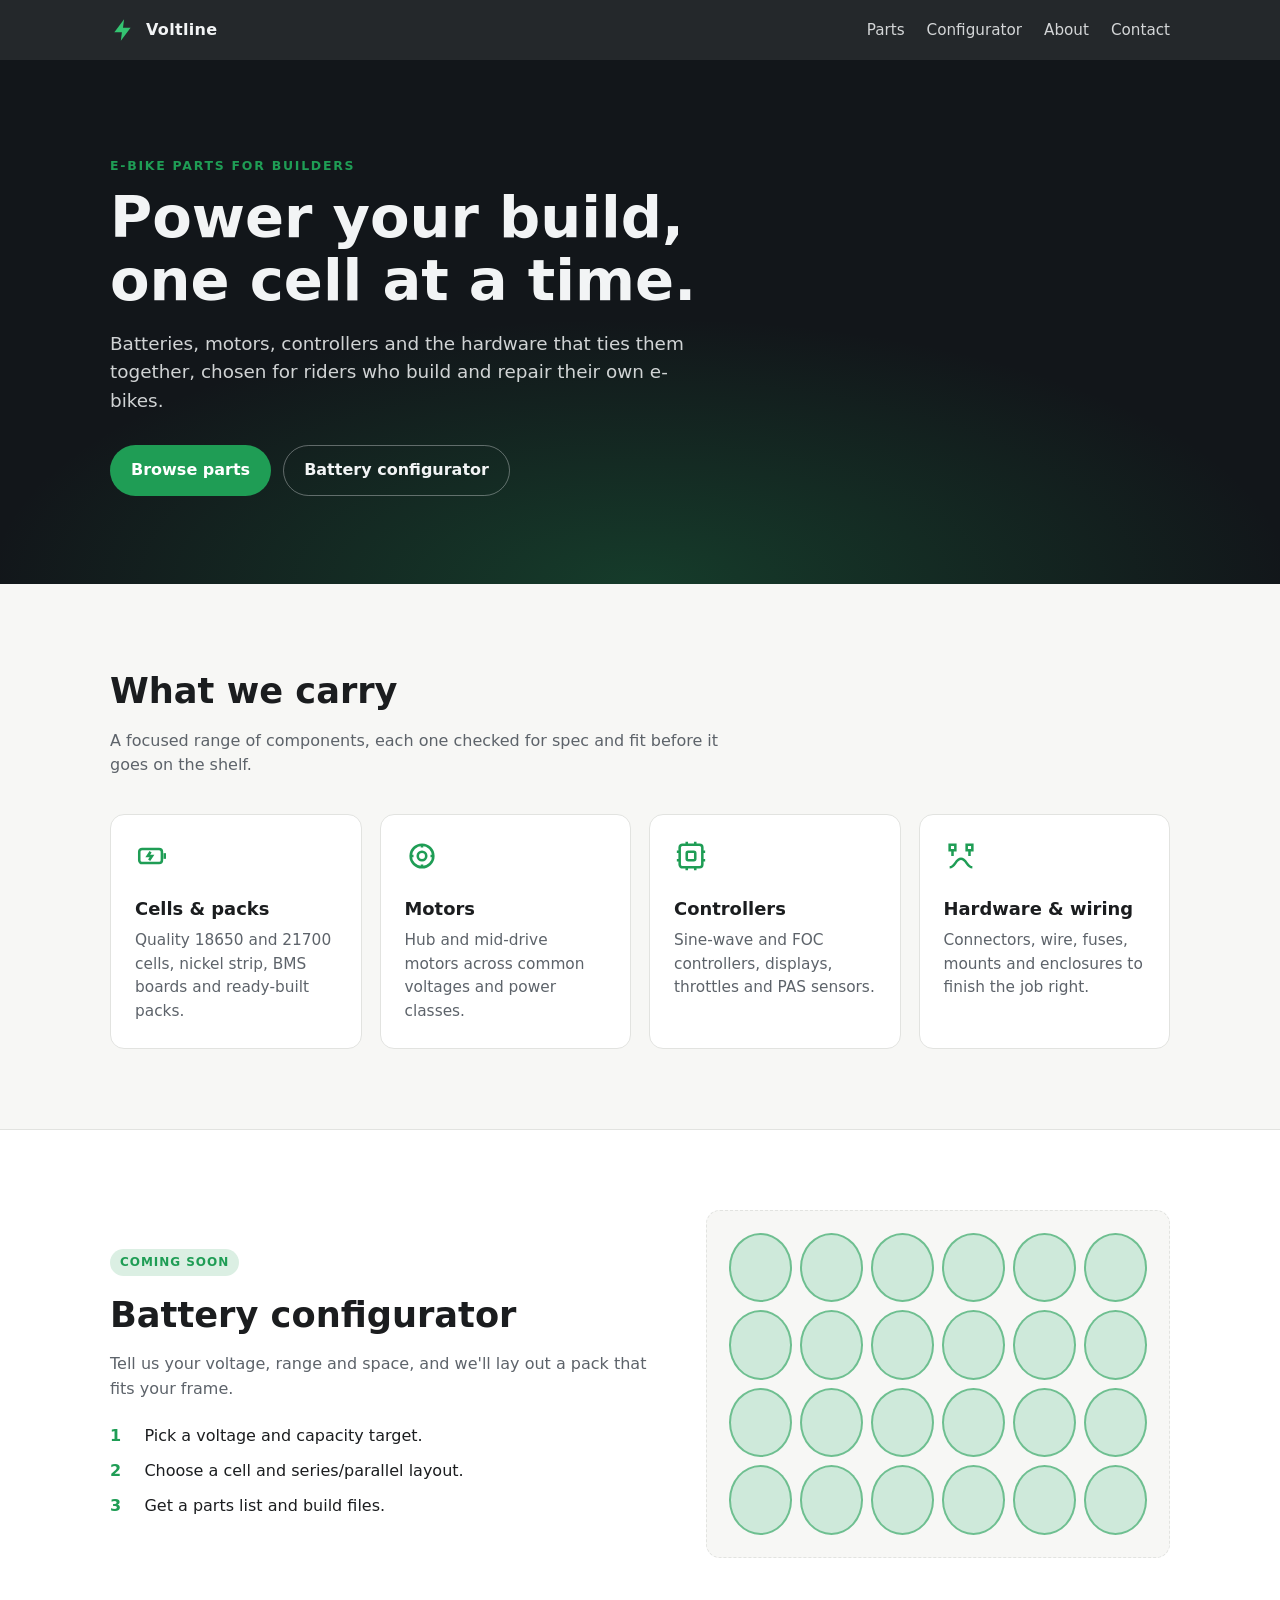
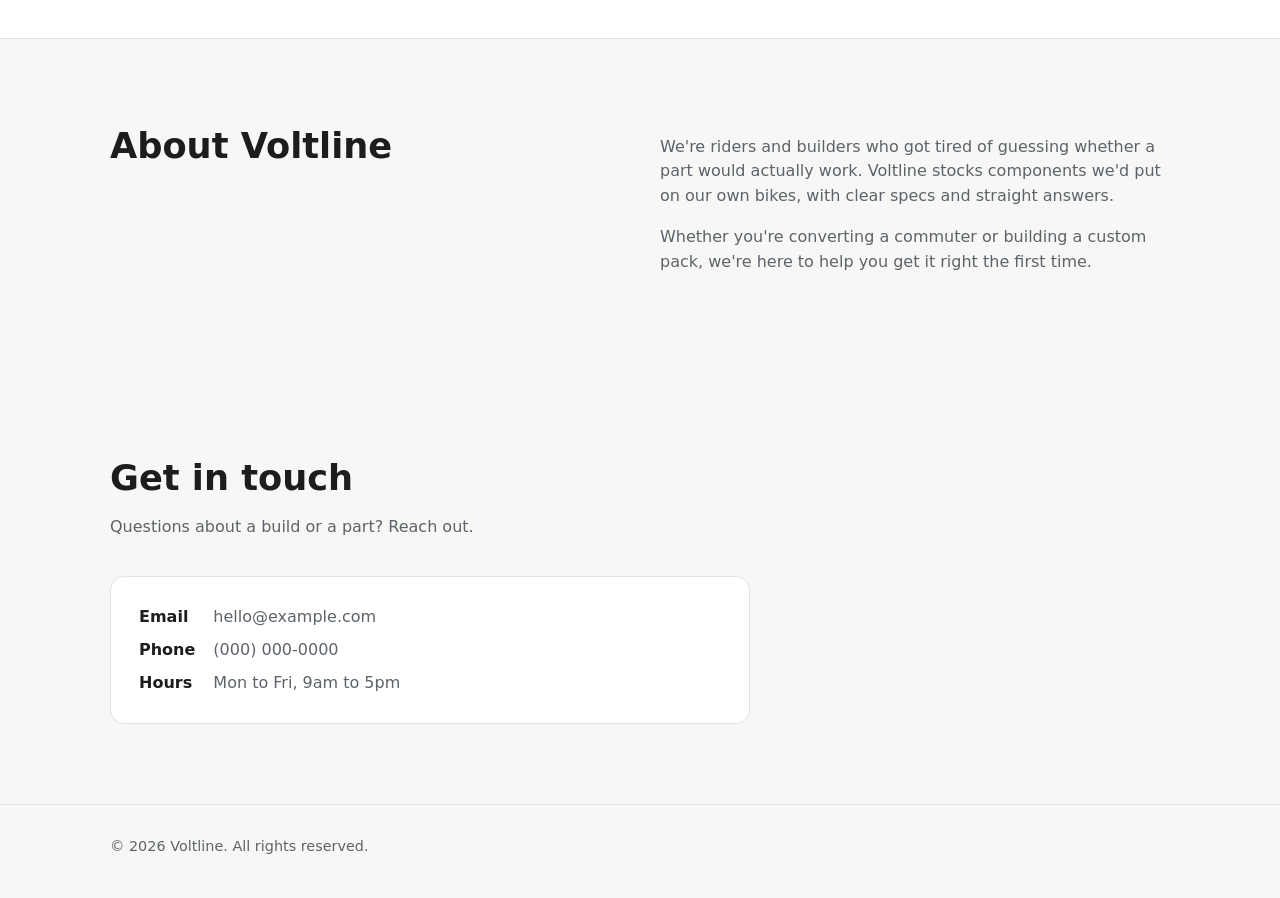
==== index.html @ d31c541a "Add Voltline landing page and LAN server Single self-contained index.html plus a standard-library Py" ====
<!doctype html>
<html lang="en">
<head>
<meta charset="utf-8">
<meta name="viewport" content="width=device-width, initial-scale=1">
<title>Voltline | E-bike Parts</title>
<meta name="description" content="Voltline: batteries, motors, controllers and hardware for e-bike builders.">
<style>
  :root {
    --bg: #f7f7f5;
    --surface: #ffffff;
    --text: #1b1d1f;
    --muted: #5d636a;
    --line: #e2e3e0;
    --accent: #1f9d55;
    --accent-ink: #ffffff;
    --hero-bg: #12161a;
    --hero-text: #f2f4f5;
    --radius: 14px;
    --max: 1100px;
  }
  @media (prefers-color-scheme: dark) {
    :root {
      --bg: #101316;
      --surface: #171b1f;
      --text: #e8eaec;
      --muted: #9aa1a8;
      --line: #262c32;
      --accent: #34c472;
      --accent-ink: #0b1a11;
      --hero-bg: #0a0d10;
    }
  }
  * { box-sizing: border-box; }
  html { scroll-behavior: smooth; }
  body {
    margin: 0;
    font-family: system-ui, -apple-system, "Segoe UI", Roboto, Helvetica, Arial, sans-serif;
    background: var(--bg);
    color: var(--text);
    line-height: 1.55;
  }
  a { color: inherit; }
  .wrap { max-width: var(--max); margin: 0 auto; padding: 0 20px; }

  header.nav {
    position: sticky; top: 0; z-index: 10;
    background: color-mix(in srgb, var(--hero-bg) 92%, transparent);
    backdrop-filter: blur(6px);
    color: var(--hero-text);
  }
  header.nav .wrap { display: flex; align-items: center; justify-content: space-between; height: 60px; gap: 16px; }
  .brand { display: flex; align-items: center; gap: 10px; font-weight: 700; letter-spacing: .02em; text-decoration: none; }
  .brand svg { width: 26px; height: 26px; }
  nav ul { list-style: none; display: flex; gap: 22px; margin: 0; padding: 0; }
  nav a { text-decoration: none; opacity: .85; font-size: .95rem; }
  nav a:hover { opacity: 1; }
  @media (max-width: 640px) { nav ul { gap: 14px; } nav li.hide-sm { display: none; } }

  .hero { background: var(--hero-bg); color: var(--hero-text); padding: 96px 0 88px; position: relative; overflow: hidden; }
  .hero::after {
    content: ""; position: absolute; inset: auto -10% -60% -10%; height: 120%;
    background: radial-gradient(ellipse at center, color-mix(in srgb, var(--accent) 28%, transparent), transparent 60%);
    pointer-events: none;
  }
  .hero .wrap { position: relative; z-index: 1; }
  .eyebrow { text-transform: uppercase; letter-spacing: .14em; font-size: .78rem; color: var(--accent); font-weight: 600; }
  .hero h1 { font-size: clamp(2.1rem, 5vw, 3.6rem); line-height: 1.08; margin: 12px 0 18px; max-width: 16ch; }
  .hero p { font-size: 1.15rem; max-width: 52ch; opacity: .85; margin: 0 0 30px; }
  .btns { display: flex; flex-wrap: wrap; gap: 12px; }
  .btn { display: inline-block; padding: 12px 20px; border-radius: 999px; font-weight: 600; text-decoration: none; border: 1px solid transparent; }
  .btn.primary { background: var(--accent); color: var(--accent-ink); }
  .btn.ghost { border-color: color-mix(in srgb, var(--hero-text) 35%, transparent); }
  .btn:hover { filter: brightness(1.08); }

  section { padding: 80px 0; }
  section h2 { font-size: clamp(1.6rem, 3vw, 2.2rem); margin: 0 0 10px; }
  .lead { color: var(--muted); max-width: 60ch; margin: 0 0 36px; }

  .grid { display: grid; grid-template-columns: repeat(auto-fit, minmax(230px, 1fr)); gap: 18px; }
  .card { background: var(--surface); border: 1px solid var(--line); border-radius: var(--radius); padding: 24px; }
  .card svg { width: 34px; height: 34px; color: var(--accent); }
  .card h3 { margin: 14px 0 6px; font-size: 1.12rem; }
  .card p { margin: 0; color: var(--muted); font-size: .96rem; }

  .configurator { background: var(--surface); border-top: 1px solid var(--line); border-bottom: 1px solid var(--line); }
  .configurator .wrap { display: grid; grid-template-columns: 1.2fr 1fr; gap: 40px; align-items: center; }
  @media (max-width: 800px) { .configurator .wrap { grid-template-columns: 1fr; } }
  .badge { display: inline-block; font-size: .75rem; font-weight: 700; letter-spacing: .08em; text-transform: uppercase; padding: 4px 10px; border-radius: 999px; background: color-mix(in srgb, var(--accent) 16%, transparent); color: var(--accent); }
  .steps { list-style: none; margin: 22px 0 0; padding: 0; display: grid; gap: 10px; }
  .steps li { display: flex; gap: 12px; align-items: baseline; }
  .steps b { color: var(--accent); min-width: 1.4em; }
  .pack {
    aspect-ratio: 4 / 3; border-radius: var(--radius); border: 1px dashed var(--line);
    display: grid; grid-template-columns: repeat(6, 1fr); gap: 8px; padding: 22px; background: var(--bg);
  }
  .pack span { border-radius: 50%; background: color-mix(in srgb, var(--accent) 22%, var(--surface)); border: 2px solid color-mix(in srgb, var(--accent) 55%, transparent); }

  .about .wrap { display: grid; grid-template-columns: 1fr 1fr; gap: 40px; }
  @media (max-width: 800px) { .about .wrap { grid-template-columns: 1fr; } }
  .about p { color: var(--muted); }

  .contact-box { background: var(--surface); border: 1px solid var(--line); border-radius: var(--radius); padding: 28px; max-width: 640px; }
  .contact-box dl { display: grid; grid-template-columns: max-content 1fr; gap: 8px 18px; margin: 0; }
  .contact-box dt { font-weight: 600; }
  .contact-box dd { margin: 0; color: var(--muted); }

  footer { padding: 30px 0 40px; color: var(--muted); font-size: .9rem; border-top: 1px solid var(--line); }
</style>
</head>
<body>

<header class="nav">
  <div class="wrap">
    <a class="brand" href="#top" aria-label="Voltline home">
      <svg viewBox="0 0 24 24" fill="none" aria-hidden="true"><path d="M13 2 4 14h7l-1 8 9-12h-7l1-8Z" fill="#34c472"/></svg>
      Voltline
    </a>
    <nav aria-label="Main">
      <ul>
        <li><a href="#parts">Parts</a></li>
        <li><a href="#configurator">Configurator</a></li>
        <li class="hide-sm"><a href="#about">About</a></li>
        <li><a href="#contact">Contact</a></li>
      </ul>
    </nav>
  </div>
</header>

<main id="top">
  <section class="hero">
    <div class="wrap">
      <div class="eyebrow">E-bike parts for builders</div>
      <h1>Power your build, one cell at a time.</h1>
      <p>Batteries, motors, controllers and the hardware that ties them together, chosen for riders who build and repair their own e-bikes.</p>
      <div class="btns">
        <a class="btn primary" href="#parts">Browse parts</a>
        <a class="btn ghost" href="#configurator">Battery configurator</a>
      </div>
    </div>
  </section>

  <section id="parts">
    <div class="wrap">
      <h2>What we carry</h2>
      <p class="lead">A focused range of components, each one checked for spec and fit before it goes on the shelf.</p>
      <div class="grid">
        <article class="card">
          <svg viewBox="0 0 24 24" fill="none" stroke="currentColor" stroke-width="1.8" aria-hidden="true"><rect x="3" y="7" width="16" height="10" rx="2"/><path d="M21 10v4"/><path d="M11 9l-2 3h3l-2 3"/></svg>
          <h3>Cells &amp; packs</h3>
          <p>Quality 18650 and 21700 cells, nickel strip, BMS boards and ready-built packs.</p>
        </article>
        <article class="card">
          <svg viewBox="0 0 24 24" fill="none" stroke="currentColor" stroke-width="1.8" aria-hidden="true"><circle cx="12" cy="12" r="8"/><circle cx="12" cy="12" r="3"/><path d="M12 4v2M12 18v2M4 12h2M18 12h2"/></svg>
          <h3>Motors</h3>
          <p>Hub and mid-drive motors across common voltages and power classes.</p>
        </article>
        <article class="card">
          <svg viewBox="0 0 24 24" fill="none" stroke="currentColor" stroke-width="1.8" aria-hidden="true"><rect x="4" y="4" width="16" height="16" rx="2"/><path d="M9 2v2M15 2v2M9 20v2M15 20v2M2 9h2M2 15h2M20 9h2M20 15h2"/><rect x="9" y="9" width="6" height="6" rx="1"/></svg>
          <h3>Controllers</h3>
          <p>Sine-wave and FOC controllers, displays, throttles and PAS sensors.</p>
        </article>
        <article class="card">
          <svg viewBox="0 0 24 24" fill="none" stroke="currentColor" stroke-width="1.8" aria-hidden="true"><path d="M4 20c4 0 4-6 8-6s4 6 8 6"/><path d="M4 4h4v4H4zM16 4h4v4h-4z"/><path d="M6 8v4M18 8v4"/></svg>
          <h3>Hardware &amp; wiring</h3>
          <p>Connectors, wire, fuses, mounts and enclosures to finish the job right.</p>
        </article>
      </div>
    </div>
  </section>

  <section id="configurator" class="configurator">
    <div class="wrap">
      <div>
        <span class="badge">Coming soon</span>
        <h2 style="margin-top:12px">Battery configurator</h2>
        <p class="lead" style="margin-bottom:0">Tell us your voltage, range and space, and we'll lay out a pack that fits your frame.</p>
        <ul class="steps">
          <li><b>1</b><span>Pick a voltage and capacity target.</span></li>
          <li><b>2</b><span>Choose a cell and series/parallel layout.</span></li>
          <li><b>3</b><span>Get a parts list and build files.</span></li>
        </ul>
      </div>
      <div class="pack" aria-hidden="true">
        <span></span><span></span><span></span><span></span><span></span><span></span>
        <span></span><span></span><span></span><span></span><span></span><span></span>
        <span></span><span></span><span></span><span></span><span></span><span></span>
        <span></span><span></span><span></span><span></span><span></span><span></span>
      </div>
    </div>
  </section>

  <section id="about" class="about">
    <div class="wrap">
      <div>
        <h2>About Voltline</h2>
      </div>
      <div>
        <p>We're riders and builders who got tired of guessing whether a part would actually work. Voltline stocks components we'd put on our own bikes, with clear specs and straight answers.</p>
        <p>Whether you're converting a commuter or building a custom pack, we're here to help you get it right the first time.</p>
      </div>
    </div>
  </section>

  <section id="contact">
    <div class="wrap">
      <h2>Get in touch</h2>
      <p class="lead">Questions about a build or a part? Reach out.</p>
      <div class="contact-box">
        <dl>
          <dt>Email</dt><dd>hello@example.com</dd>
          <dt>Phone</dt><dd>(000) 000-0000</dd>
          <dt>Hours</dt><dd>Mon to Fri, 9am to 5pm</dd>
        </dl>
      </div>
    </div>
  </section>
</main>

<footer>
  <div class="wrap">&copy; <span id="yr">2026</span> Voltline. All rights reserved.</div>
</footer>
<script>document.getElementById('yr').textContent = new Date().getFullYear();</script>
</body>
</html>
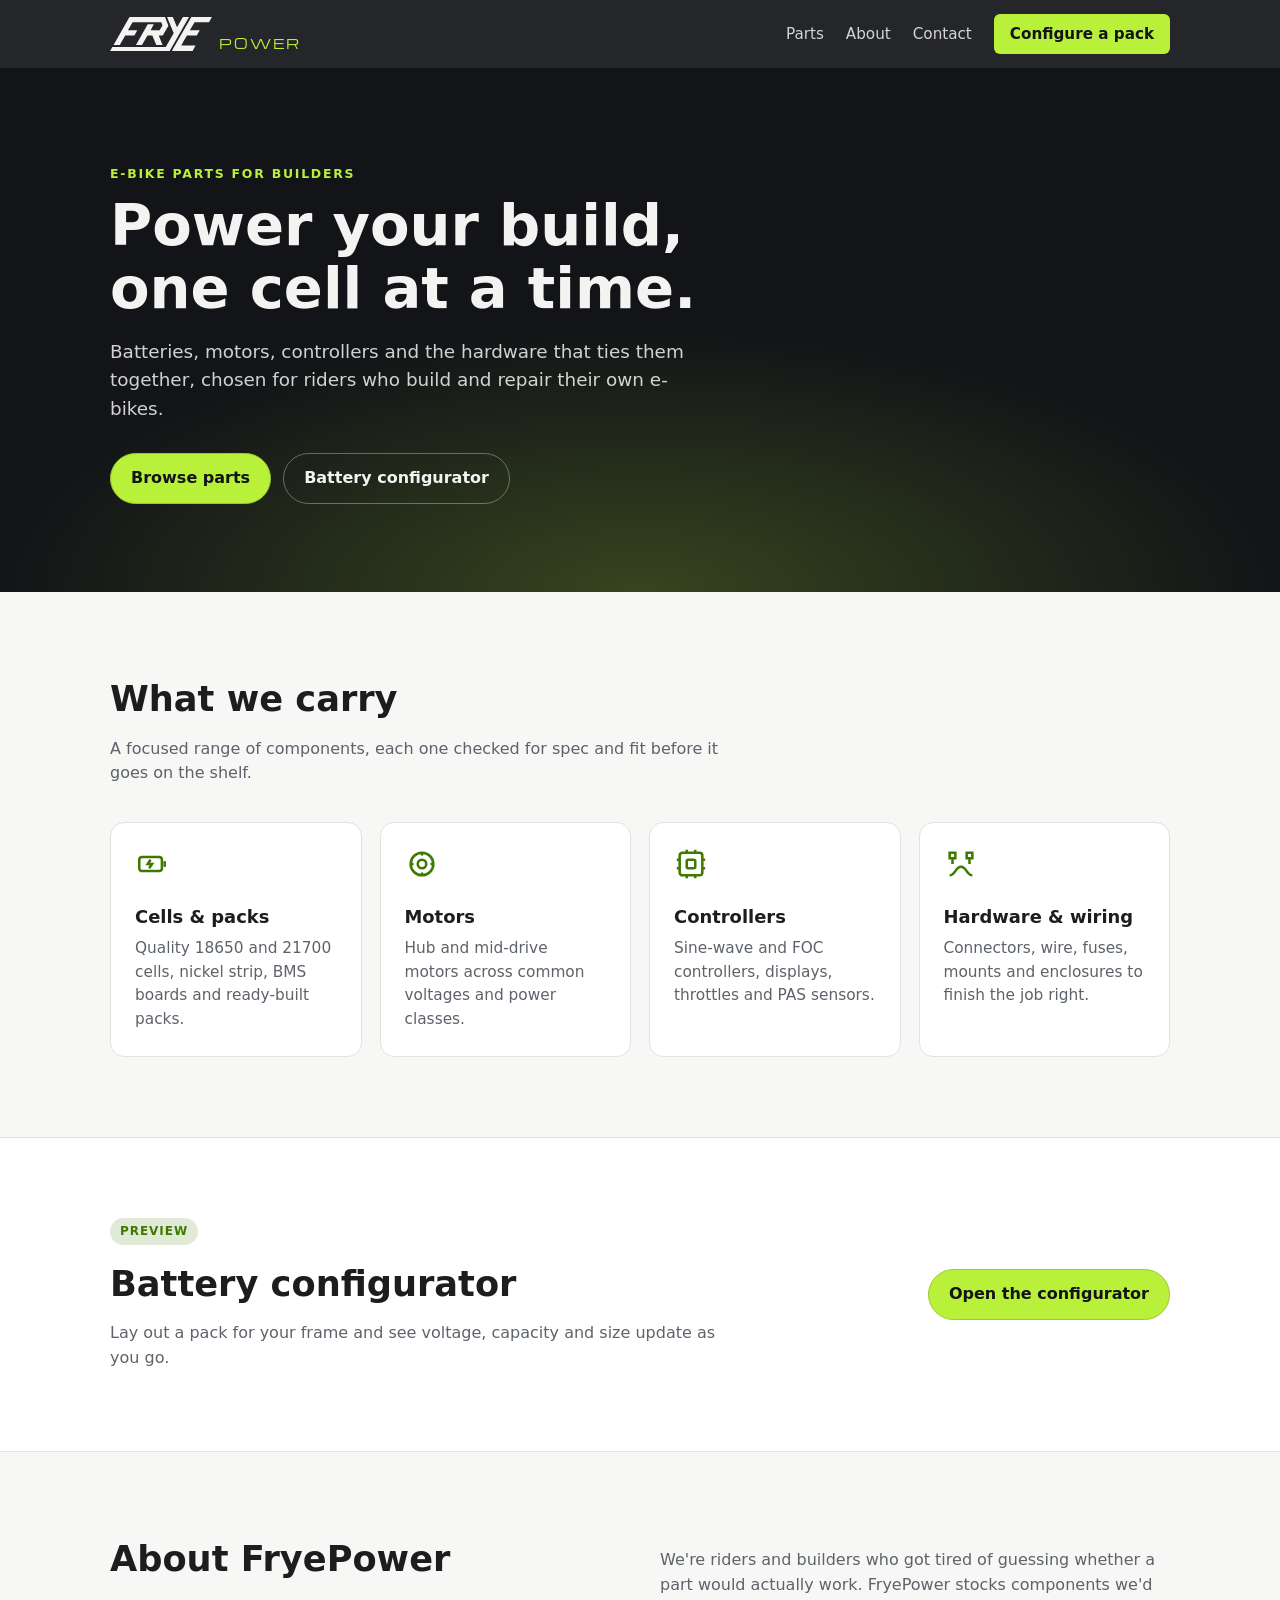
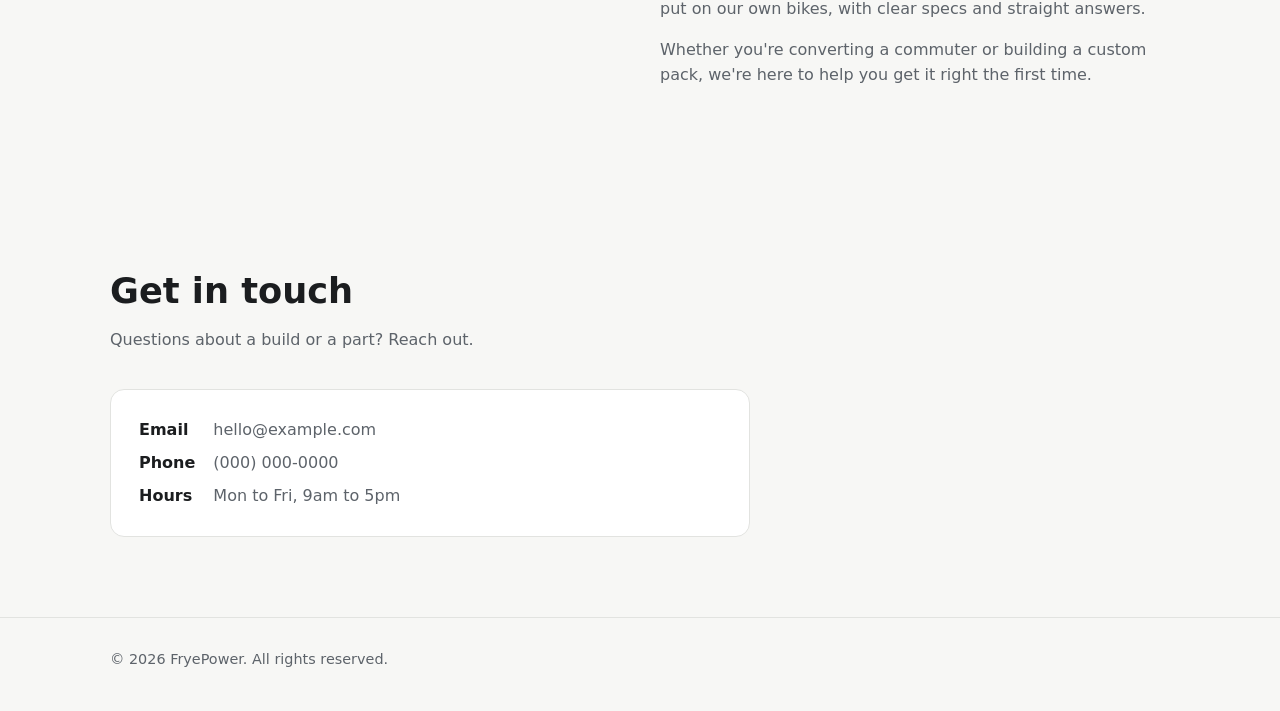
==== commit eb7dcc56: "Replace Voltline placeholder with the FryePower site and configurator - index.html/styles.css: FryeP" ====
--- a/index.html
+++ b/index.html
@@ -3,98 +3,17 @@
 <head>
 <meta charset="utf-8">
 <meta name="viewport" content="width=device-width, initial-scale=1">
-<title>Voltline | E-bike Parts</title>
-<meta name="description" content="Voltline: batteries, motors, controllers and hardware for e-bike builders.">
+<title>FryePower | E-bike Parts</title>
+<meta name="description" content="FryePower: batteries, motors, controllers and hardware for e-bike builders.">
+<link rel="preconnect" href="https://fonts.googleapis.com">
+<link rel="preconnect" href="https://fonts.gstatic.com" crossorigin>
+<link rel="stylesheet" href="https://fonts.googleapis.com/css2?family=Michroma&display=swap">
+<link rel="stylesheet" href="styles.css">
 <style>
-  :root {
-    --bg: #f7f7f5;
-    --surface: #ffffff;
-    --text: #1b1d1f;
-    --muted: #5d636a;
-    --line: #e2e3e0;
-    --accent: #1f9d55;
-    --accent-ink: #ffffff;
-    --hero-bg: #12161a;
-    --hero-text: #f2f4f5;
-    --radius: 14px;
-    --max: 1100px;
-  }
-  @media (prefers-color-scheme: dark) {
-    :root {
-      --bg: #101316;
-      --surface: #171b1f;
-      --text: #e8eaec;
-      --muted: #9aa1a8;
-      --line: #262c32;
-      --accent: #34c472;
-      --accent-ink: #0b1a11;
-      --hero-bg: #0a0d10;
-    }
-  }
-  * { box-sizing: border-box; }
-  html { scroll-behavior: smooth; }
-  body {
-    margin: 0;
-    font-family: system-ui, -apple-system, "Segoe UI", Roboto, Helvetica, Arial, sans-serif;
-    background: var(--bg);
-    color: var(--text);
-    line-height: 1.55;
-  }
-  a { color: inherit; }
-  .wrap { max-width: var(--max); margin: 0 auto; padding: 0 20px; }
-
-  header.nav {
-    position: sticky; top: 0; z-index: 10;
-    background: color-mix(in srgb, var(--hero-bg) 92%, transparent);
-    backdrop-filter: blur(6px);
-    color: var(--hero-text);
-  }
-  header.nav .wrap { display: flex; align-items: center; justify-content: space-between; height: 60px; gap: 16px; }
-  .brand { display: flex; align-items: center; gap: 10px; font-weight: 700; letter-spacing: .02em; text-decoration: none; }
-  .brand svg { width: 26px; height: 26px; }
-  nav ul { list-style: none; display: flex; gap: 22px; margin: 0; padding: 0; }
-  nav a { text-decoration: none; opacity: .85; font-size: .95rem; }
-  nav a:hover { opacity: 1; }
-  @media (max-width: 640px) { nav ul { gap: 14px; } nav li.hide-sm { display: none; } }
-
-  .hero { background: var(--hero-bg); color: var(--hero-text); padding: 96px 0 88px; position: relative; overflow: hidden; }
-  .hero::after {
-    content: ""; position: absolute; inset: auto -10% -60% -10%; height: 120%;
-    background: radial-gradient(ellipse at center, color-mix(in srgb, var(--accent) 28%, transparent), transparent 60%);
-    pointer-events: none;
-  }
-  .hero .wrap { position: relative; z-index: 1; }
-  .eyebrow { text-transform: uppercase; letter-spacing: .14em; font-size: .78rem; color: var(--accent); font-weight: 600; }
-  .hero h1 { font-size: clamp(2.1rem, 5vw, 3.6rem); line-height: 1.08; margin: 12px 0 18px; max-width: 16ch; }
-  .hero p { font-size: 1.15rem; max-width: 52ch; opacity: .85; margin: 0 0 30px; }
-  .btns { display: flex; flex-wrap: wrap; gap: 12px; }
-  .btn { display: inline-block; padding: 12px 20px; border-radius: 999px; font-weight: 600; text-decoration: none; border: 1px solid transparent; }
-  .btn.primary { background: var(--accent); color: var(--accent-ink); }
-  .btn.ghost { border-color: color-mix(in srgb, var(--hero-text) 35%, transparent); }
-  .btn:hover { filter: brightness(1.08); }
-
-  section { padding: 80px 0; }
-  section h2 { font-size: clamp(1.6rem, 3vw, 2.2rem); margin: 0 0 10px; }
-  .lead { color: var(--muted); max-width: 60ch; margin: 0 0 36px; }
-
-  .grid { display: grid; grid-template-columns: repeat(auto-fit, minmax(230px, 1fr)); gap: 18px; }
-  .card { background: var(--surface); border: 1px solid var(--line); border-radius: var(--radius); padding: 24px; }
-  .card svg { width: 34px; height: 34px; color: var(--accent); }
-  .card h3 { margin: 14px 0 6px; font-size: 1.12rem; }
-  .card p { margin: 0; color: var(--muted); font-size: .96rem; }
-
-  .configurator { background: var(--surface); border-top: 1px solid var(--line); border-bottom: 1px solid var(--line); }
-  .configurator .wrap { display: grid; grid-template-columns: 1.2fr 1fr; gap: 40px; align-items: center; }
-  @media (max-width: 800px) { .configurator .wrap { grid-template-columns: 1fr; } }
-  .badge { display: inline-block; font-size: .75rem; font-weight: 700; letter-spacing: .08em; text-transform: uppercase; padding: 4px 10px; border-radius: 999px; background: color-mix(in srgb, var(--accent) 16%, transparent); color: var(--accent); }
-  .steps { list-style: none; margin: 22px 0 0; padding: 0; display: grid; gap: 10px; }
-  .steps li { display: flex; gap: 12px; align-items: baseline; }
-  .steps b { color: var(--accent); min-width: 1.4em; }
-  .pack {
-    aspect-ratio: 4 / 3; border-radius: var(--radius); border: 1px dashed var(--line);
-    display: grid; grid-template-columns: repeat(6, 1fr); gap: 8px; padding: 22px; background: var(--bg);
-  }
-  .pack span { border-radius: 50%; background: color-mix(in srgb, var(--accent) 22%, var(--surface)); border: 2px solid color-mix(in srgb, var(--accent) 55%, transparent); }
+  .teaser { background: var(--surface); border-top: 1px solid var(--line); border-bottom: 1px solid var(--line); }
+  .teaser .wrap { display: flex; flex-wrap: wrap; align-items: center; justify-content: space-between; gap: 24px; }
+  .teaser h2 { margin-top: 12px; }
+  .teaser .lead { margin-bottom: 0; }
 
   .about .wrap { display: grid; grid-template-columns: 1fr 1fr; gap: 40px; }
   @media (max-width: 800px) { .about .wrap { grid-template-columns: 1fr; } }
@@ -104,24 +23,22 @@
   .contact-box dl { display: grid; grid-template-columns: max-content 1fr; gap: 8px 18px; margin: 0; }
   .contact-box dt { font-weight: 600; }
   .contact-box dd { margin: 0; color: var(--muted); }
-
-  footer { padding: 30px 0 40px; color: var(--muted); font-size: .9rem; border-top: 1px solid var(--line); }
 </style>
 </head>
 <body>
 
 <header class="nav">
   <div class="wrap">
-    <a class="brand" href="#top" aria-label="Voltline home">
-      <svg viewBox="0 0 24 24" fill="none" aria-hidden="true"><path d="M13 2 4 14h7l-1 8 9-12h-7l1-8Z" fill="#34c472"/></svg>
-      Voltline
+    <a class="brand" href="#top" aria-label="FryePower home">
+      <svg viewBox="49 48 1065 355" aria-hidden="true"><path fill="currentColor" fill-rule="evenodd" d="M86,340 L151,340 L208,241 L304,241 L334,187 L236,187 L285,103 L584,103 L597,136 L567,187 L473,187 L506,125 L443,125 L320,340 L383,340 L440,241 L491,241 L532,340 L598,340 L558,241 L600,241 L659,140 L623,49 L253,49 Z M874,49 L810,49 L749,155 L705,49 L645,49 L714,217 L631,360 L73,360 L50,402 L672,402 Z M1113,49 L898,49 L706,381 L696,402 L911,402 L942,346 L793,346 L820,295 L852,241 L955,241 L986,187 L883,187 L932,103 L1083,103 Z"/></svg>
+      <span class="power" aria-hidden="true">POWER</span>
     </a>
     <nav aria-label="Main">
       <ul>
         <li><a href="#parts">Parts</a></li>
-        <li><a href="#configurator">Configurator</a></li>
         <li class="hide-sm"><a href="#about">About</a></li>
-        <li><a href="#contact">Contact</a></li>
+        <li class="hide-sm"><a href="#contact">Contact</a></li>
+        <li><a class="nav-cta" href="configurator/">Configure<span class="hide-sm"> a pack</span></a></li>
       </ul>
     </nav>
   </div>
@@ -135,7 +52,7 @@
       <p>Batteries, motors, controllers and the hardware that ties them together, chosen for riders who build and repair their own e-bikes.</p>
       <div class="btns">
         <a class="btn primary" href="#parts">Browse parts</a>
-        <a class="btn ghost" href="#configurator">Battery configurator</a>
+        <a class="btn ghost" href="configurator/">Battery configurator</a>
       </div>
     </div>
   </section>
@@ -169,34 +86,24 @@
     </div>
   </section>
 
-  <section id="configurator" class="configurator">
+  <section id="configurator" class="teaser">
     <div class="wrap">
       <div>
-        <span class="badge">Coming soon</span>
-        <h2 style="margin-top:12px">Battery configurator</h2>
-        <p class="lead" style="margin-bottom:0">Tell us your voltage, range and space, and we'll lay out a pack that fits your frame.</p>
-        <ul class="steps">
-          <li><b>1</b><span>Pick a voltage and capacity target.</span></li>
-          <li><b>2</b><span>Choose a cell and series/parallel layout.</span></li>
-          <li><b>3</b><span>Get a parts list and build files.</span></li>
-        </ul>
+        <span class="badge">Preview</span>
+        <h2>Battery configurator</h2>
+        <p class="lead">Lay out a pack for your frame and see voltage, capacity and size update as you go.</p>
       </div>
-      <div class="pack" aria-hidden="true">
-        <span></span><span></span><span></span><span></span><span></span><span></span>
-        <span></span><span></span><span></span><span></span><span></span><span></span>
-        <span></span><span></span><span></span><span></span><span></span><span></span>
-        <span></span><span></span><span></span><span></span><span></span><span></span>
-      </div>
+      <a class="btn primary" href="configurator/">Open the configurator</a>
     </div>
   </section>
 
   <section id="about" class="about">
     <div class="wrap">
       <div>
-        <h2>About Voltline</h2>
+        <h2>About FryePower</h2>
       </div>
       <div>
-        <p>We're riders and builders who got tired of guessing whether a part would actually work. Voltline stocks components we'd put on our own bikes, with clear specs and straight answers.</p>
+        <p>We're riders and builders who got tired of guessing whether a part would actually work. FryePower stocks components we'd put on our own bikes, with clear specs and straight answers.</p>
         <p>Whether you're converting a commuter or building a custom pack, we're here to help you get it right the first time.</p>
       </div>
     </div>
@@ -218,7 +125,7 @@
 </main>
 
 <footer>
-  <div class="wrap">&copy; <span id="yr">2026</span> Voltline. All rights reserved.</div>
+  <div class="wrap">&copy; <span id="yr">2026</span> FryePower. All rights reserved.</div>
 </footer>
 <script>document.getElementById('yr').textContent = new Date().getFullYear();</script>
 </body>
--- a/styles.css
+++ b/styles.css
@@ -0,0 +1,98 @@
+/* Shared styles for every page on the site. */
+:root {
+  --bg: #f7f7f5;
+  --surface: #ffffff;
+  --text: #1b1d1f;
+  --muted: #5d636a;
+  --line: #e2e3e0;
+  --accent: #3f7a00;      /* brand green, dark enough for text on light surfaces */
+  --accent-ink: #121417;
+  --brand: #b8f03a;       /* FryePower lime: POWER, buttons, highlights on dark */
+  --brand-ink: #121417;   /* text on the lime */
+  --hero-bg: #121417;
+  --hero-text: #f3f4f1;
+  --radius: 14px;
+  --max: 1100px;
+}
+@media (prefers-color-scheme: dark) {
+  :root {
+    --bg: #101316;
+    --surface: #171b1f;
+    --text: #e8eaec;
+    --muted: #9aa1a8;
+    --line: #262c32;
+    --accent: #b8f03a;
+    --accent-ink: #121417;
+    --hero-bg: #0a0d10;
+  }
+}
+* { box-sizing: border-box; }
+html { scroll-behavior: smooth; }
+body {
+  margin: 0;
+  font-family: system-ui, -apple-system, "Segoe UI", Roboto, Helvetica, Arial, sans-serif;
+  background: var(--bg);
+  color: var(--text);
+  line-height: 1.55;
+}
+a { color: inherit; }
+.wrap { max-width: var(--max); margin: 0 auto; padding: 0 20px; }
+
+/* Header / nav */
+header.nav {
+  position: sticky; top: 0; z-index: 10;
+  background: color-mix(in srgb, var(--hero-bg) 92%, transparent);
+  backdrop-filter: blur(6px);
+  color: var(--hero-text);
+}
+header.nav .wrap { display: flex; align-items: center; justify-content: space-between; height: 68px; gap: 16px; }
+/* Wordmark: the FRYE logo (inline SVG) + POWER in Michroma */
+.brand { display: flex; align-items: flex-end; gap: 7px; text-decoration: none; color: var(--hero-text); flex-shrink: 0; }
+.brand svg { width: 102px; height: 34px; display: block; }
+.brand .power { font-family: Michroma, "Arial Narrow", sans-serif; font-size: 13px; line-height: 1; letter-spacing: .16em; color: var(--brand); padding-bottom: 1px; }
+nav ul { list-style: none; display: flex; align-items: center; gap: 22px; margin: 0; padding: 0; }
+nav a { text-decoration: none; opacity: .85; font-size: .95rem; }
+nav a:hover, nav a[aria-current="page"] { opacity: 1; }
+nav a[aria-current="page"] { color: var(--brand); }
+nav a.nav-cta { opacity: 1; display: inline-block; line-height: 40px; padding: 0 16px; border-radius: 6px; background: var(--brand); color: var(--brand-ink); font-weight: 600; white-space: nowrap; }
+nav a.nav-cta:hover { filter: brightness(1.08); }
+nav a.nav-cta[aria-current="page"] { color: var(--brand-ink); }
+@media (max-width: 640px) { nav ul { gap: 14px; } nav .hide-sm { display: none; } }
+
+/* Hero */
+.hero { background: var(--hero-bg); color: var(--hero-text); padding: 96px 0 88px; position: relative; overflow: hidden; }
+.hero.compact { padding: 56px 0 48px; }
+.hero::after {
+  content: ""; position: absolute; inset: auto -10% -60% -10%; height: 120%;
+  background: radial-gradient(ellipse at center, color-mix(in srgb, var(--brand) 22%, transparent), transparent 60%);
+  pointer-events: none;
+}
+.hero .wrap { position: relative; z-index: 1; }
+.eyebrow { text-transform: uppercase; letter-spacing: .14em; font-size: .78rem; color: var(--brand); font-weight: 600; }
+.hero h1 { font-size: clamp(2.1rem, 5vw, 3.6rem); line-height: 1.08; margin: 12px 0 18px; max-width: 16ch; }
+.hero.compact h1 { font-size: clamp(1.8rem, 4vw, 2.6rem); max-width: none; }
+.hero p { font-size: 1.15rem; max-width: 52ch; opacity: .85; margin: 0 0 30px; }
+.hero.compact p { margin-bottom: 0; }
+
+/* Buttons */
+.btns { display: flex; flex-wrap: wrap; gap: 12px; }
+.btn { display: inline-block; padding: 12px 20px; border-radius: 999px; font-weight: 600; text-decoration: none; border: 1px solid transparent; font: inherit; font-weight: 600; cursor: pointer; }
+.btn.primary { background: var(--brand); color: var(--brand-ink); border-color: color-mix(in srgb, var(--brand-ink) 18%, var(--brand)); }
+.btn.ghost { border-color: color-mix(in srgb, currentColor 35%, transparent); background: transparent; color: inherit; }
+.btn:hover { filter: brightness(1.08); }
+.btn[disabled] { opacity: .45; cursor: not-allowed; filter: none; }
+
+/* Sections and cards */
+section { padding: 80px 0; }
+section h2 { font-size: clamp(1.6rem, 3vw, 2.2rem); margin: 0 0 10px; }
+.lead { color: var(--muted); max-width: 60ch; margin: 0 0 36px; }
+.grid { display: grid; grid-template-columns: repeat(auto-fit, minmax(230px, 1fr)); gap: 18px; }
+.card { background: var(--surface); border: 1px solid var(--line); border-radius: var(--radius); padding: 24px; }
+.card svg { width: 34px; height: 34px; color: var(--accent); }
+.card h3 { margin: 14px 0 6px; font-size: 1.12rem; }
+.card p { margin: 0; color: var(--muted); font-size: .96rem; }
+.badge { display: inline-block; font-size: .75rem; font-weight: 700; letter-spacing: .08em; text-transform: uppercase; padding: 4px 10px; border-radius: 999px; background: color-mix(in srgb, var(--accent) 16%, transparent); color: var(--accent); }
+
+.hero .badge { background: color-mix(in srgb, var(--brand) 16%, transparent); color: var(--brand); }
+
+footer { padding: 30px 0 40px; color: var(--muted); font-size: .9rem; border-top: 1px solid var(--line); }
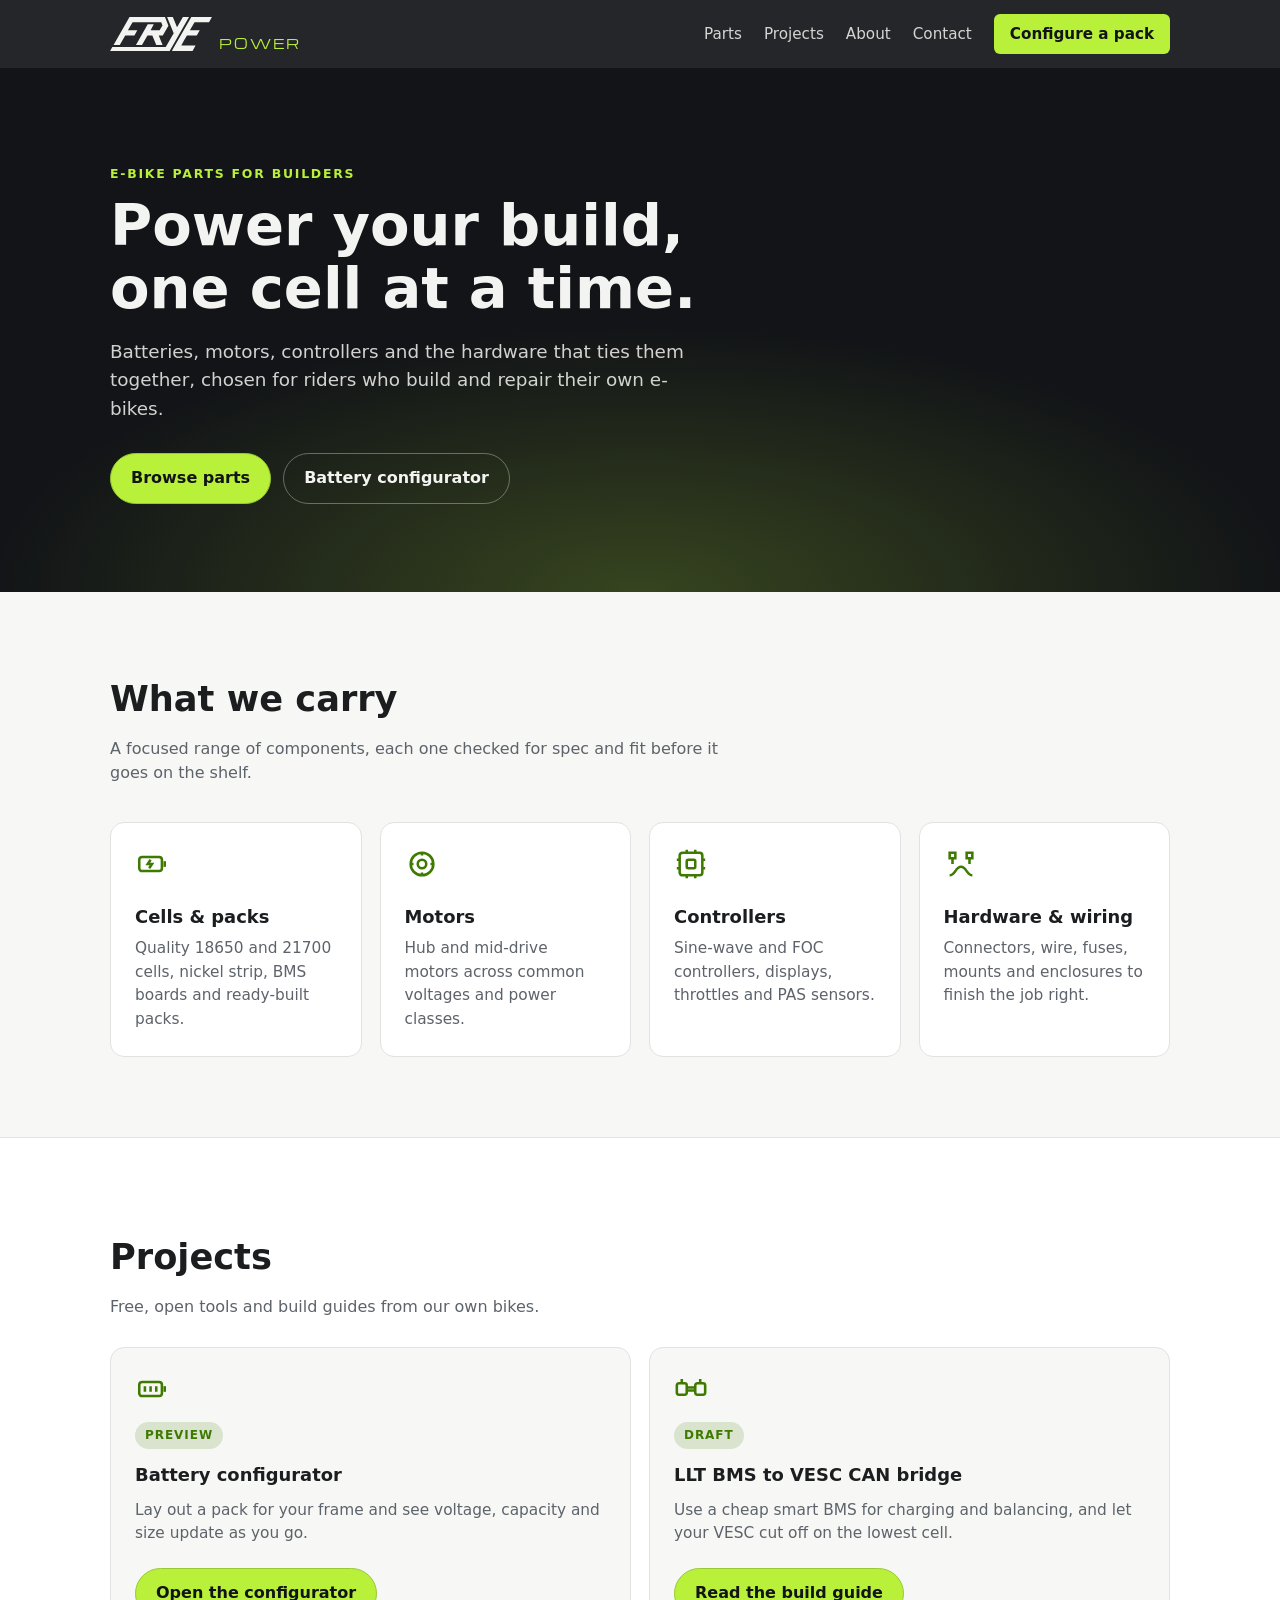
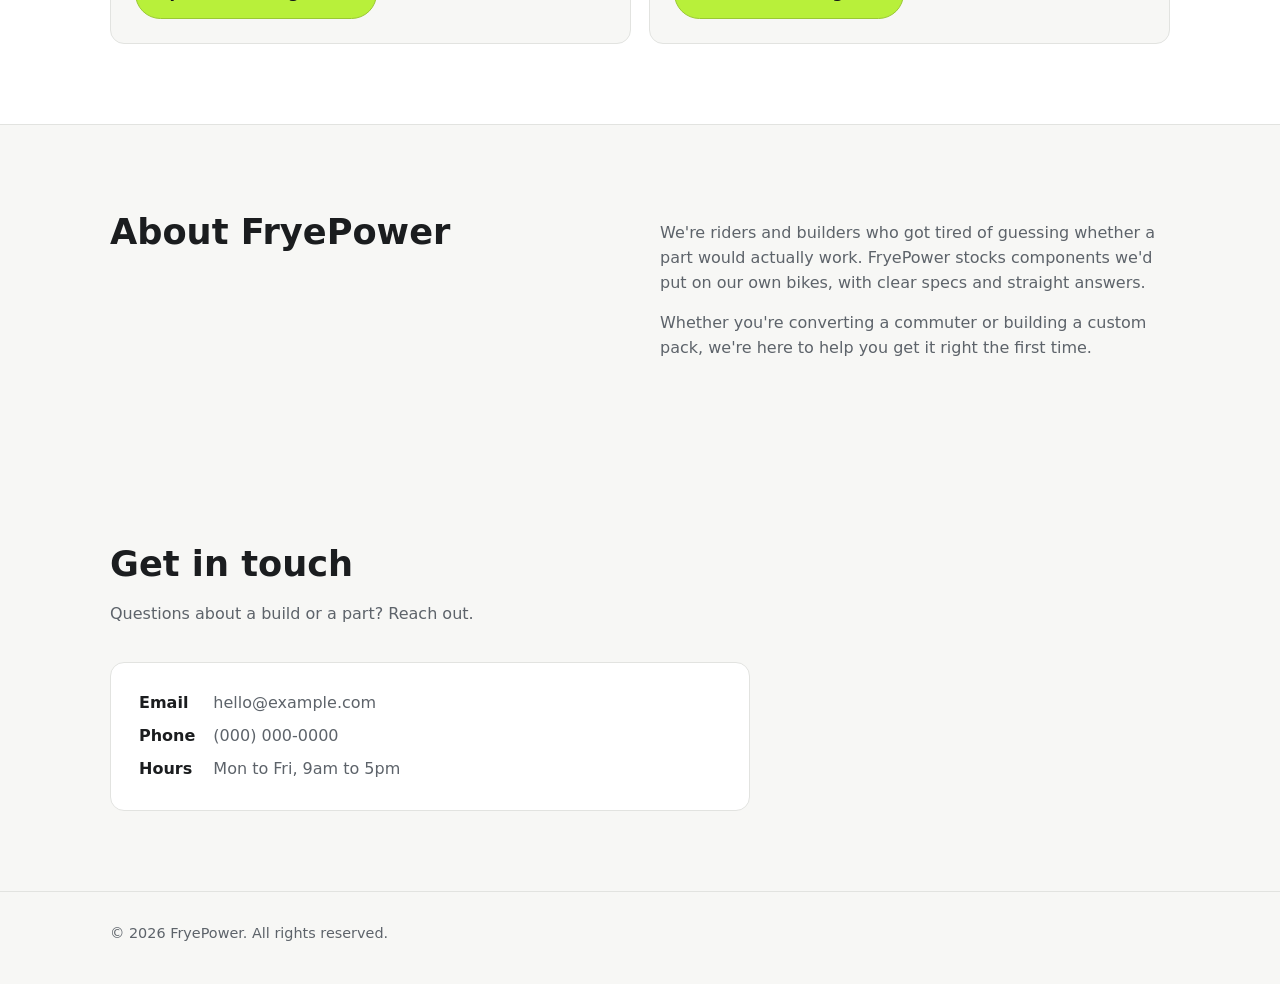
==== commit 3c846f9b: "Add Projects section and BMS translator guide (draft) - Projects section on the home page with cards" ====
--- a/index.html
+++ b/index.html
@@ -14,6 +14,12 @@
   .teaser .wrap { display: flex; flex-wrap: wrap; align-items: center; justify-content: space-between; gap: 24px; }
   .teaser h2 { margin-top: 12px; }
   .teaser .lead { margin-bottom: 0; }
+  .teaser .wrap.projects { display: block; }
+  .teaser .projects .lead { margin-bottom: 28px; }
+  .card.project { display: flex; flex-direction: column; align-items: flex-start; gap: 4px; background: var(--bg); }
+  .card.project .badge { margin-top: 12px; }
+  .card.project h3 { margin-top: 8px; }
+  .card.project p { flex: 1; margin-bottom: 18px; }
 
   .about .wrap { display: grid; grid-template-columns: 1fr 1fr; gap: 40px; }
   @media (max-width: 800px) { .about .wrap { grid-template-columns: 1fr; } }
@@ -36,6 +42,7 @@
     <nav aria-label="Main">
       <ul>
         <li><a href="#parts">Parts</a></li>
+        <li><a href="#projects">Projects</a></li>
         <li class="hide-sm"><a href="#about">About</a></li>
         <li class="hide-sm"><a href="#contact">Contact</a></li>
         <li><a class="nav-cta" href="configurator/">Configure<span class="hide-sm"> a pack</span></a></li>
@@ -86,14 +93,28 @@
     </div>
   </section>
 
-  <section id="configurator" class="teaser">
-    <div class="wrap">
+  <section id="projects" class="teaser">
+    <div class="wrap projects">
       <div>
-        <span class="badge">Preview</span>
-        <h2>Battery configurator</h2>
-        <p class="lead">Lay out a pack for your frame and see voltage, capacity and size update as you go.</p>
+        <h2>Projects</h2>
+        <p class="lead">Free, open tools and build guides from our own bikes.</p>
       </div>
-      <a class="btn primary" href="configurator/">Open the configurator</a>
+      <div class="grid">
+        <article class="card project" id="configurator">
+          <svg viewBox="0 0 24 24" fill="none" stroke="currentColor" stroke-width="1.8" aria-hidden="true"><rect x="3" y="7" width="16" height="10" rx="2"/><path d="M21 10v4"/><path d="M7 10v4M11 10v4M15 10v4"/></svg>
+          <span class="badge">Preview</span>
+          <h3>Battery configurator</h3>
+          <p>Lay out a pack for your frame and see voltage, capacity and size update as you go.</p>
+          <a class="btn primary" href="configurator/">Open the configurator</a>
+        </article>
+        <article class="card project">
+          <svg viewBox="0 0 24 24" fill="none" stroke="currentColor" stroke-width="1.8" aria-hidden="true"><rect x="2" y="8" width="7" height="8" rx="1.5"/><rect x="15" y="8" width="7" height="8" rx="1.5"/><path d="M9 11h6M9 13h6"/><path d="M5.5 5v3M18.5 5v3"/></svg>
+          <span class="badge">Draft</span>
+          <h3>LLT BMS to VESC CAN bridge</h3>
+          <p>Use a cheap smart BMS for charging and balancing, and let your VESC cut off on the lowest cell.</p>
+          <a class="btn primary" href="bms-translator/">Read the build guide</a>
+        </article>
+      </div>
     </div>
   </section>
 
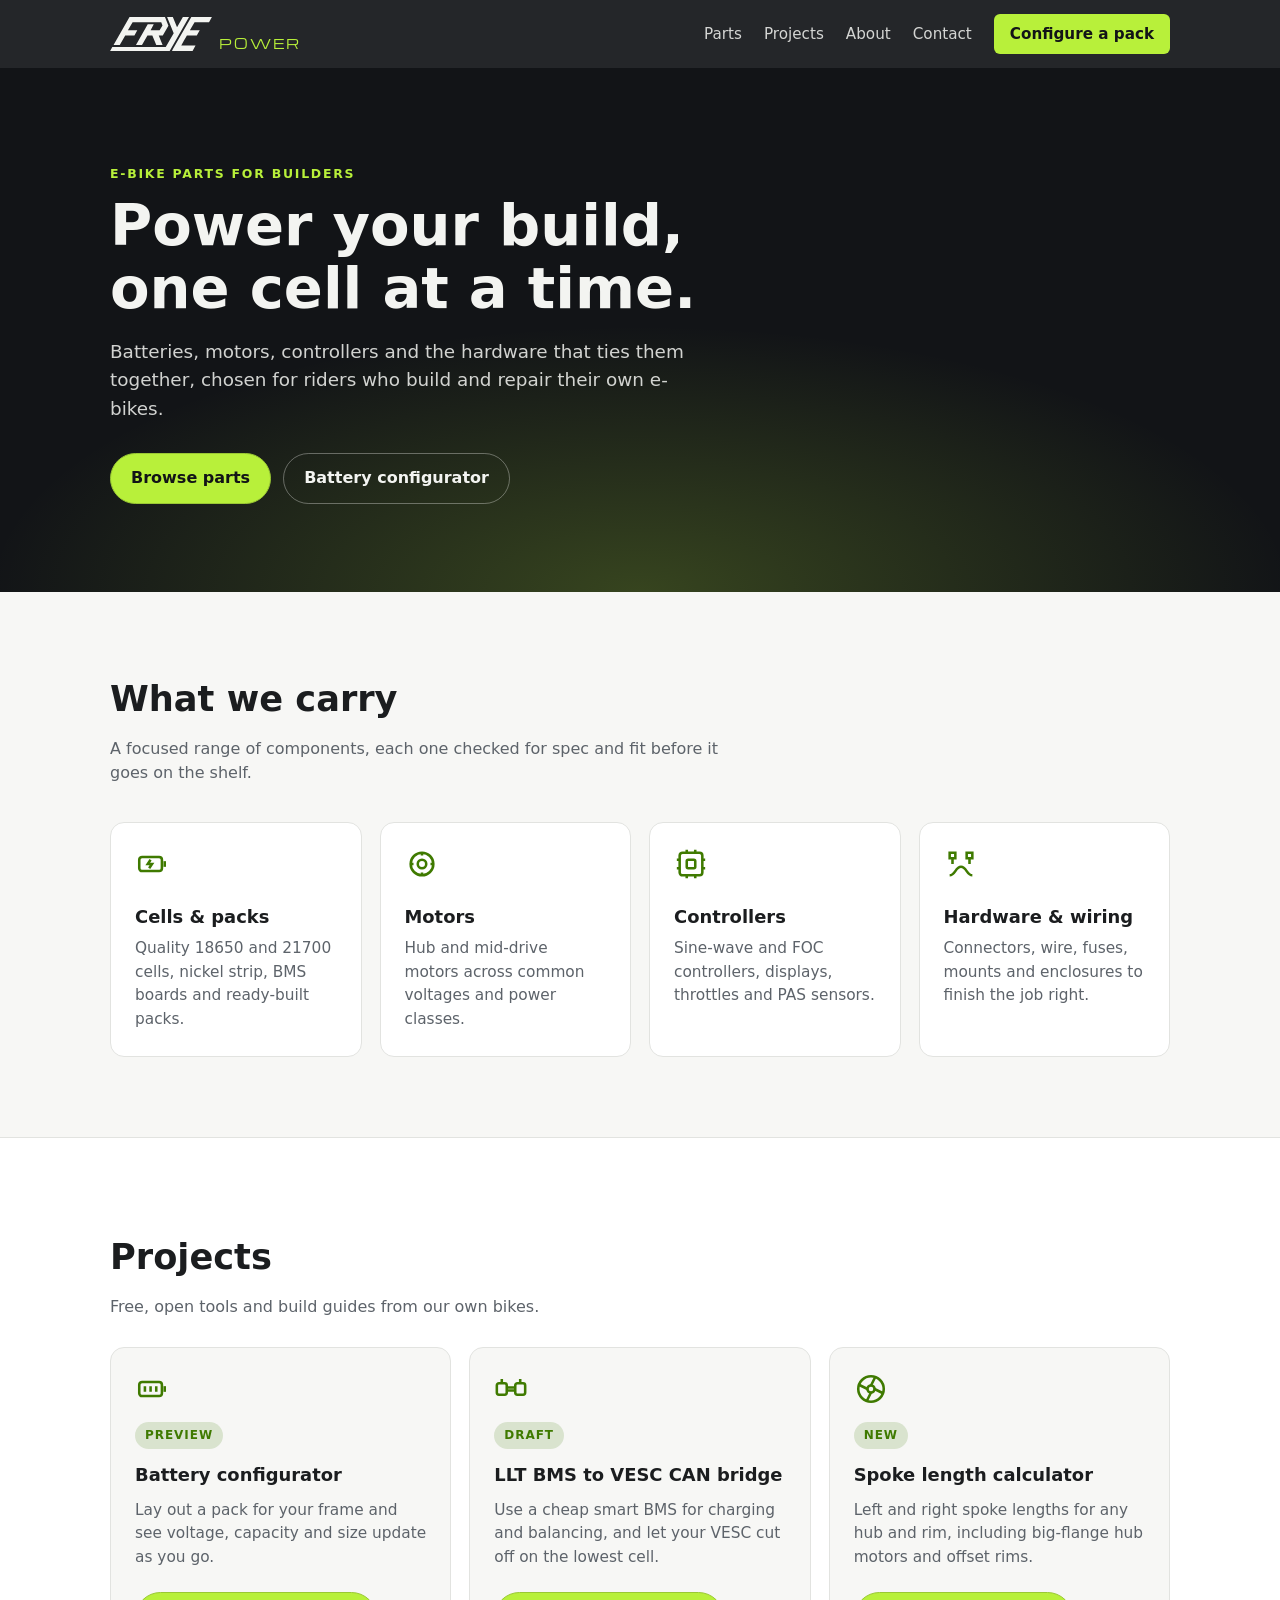
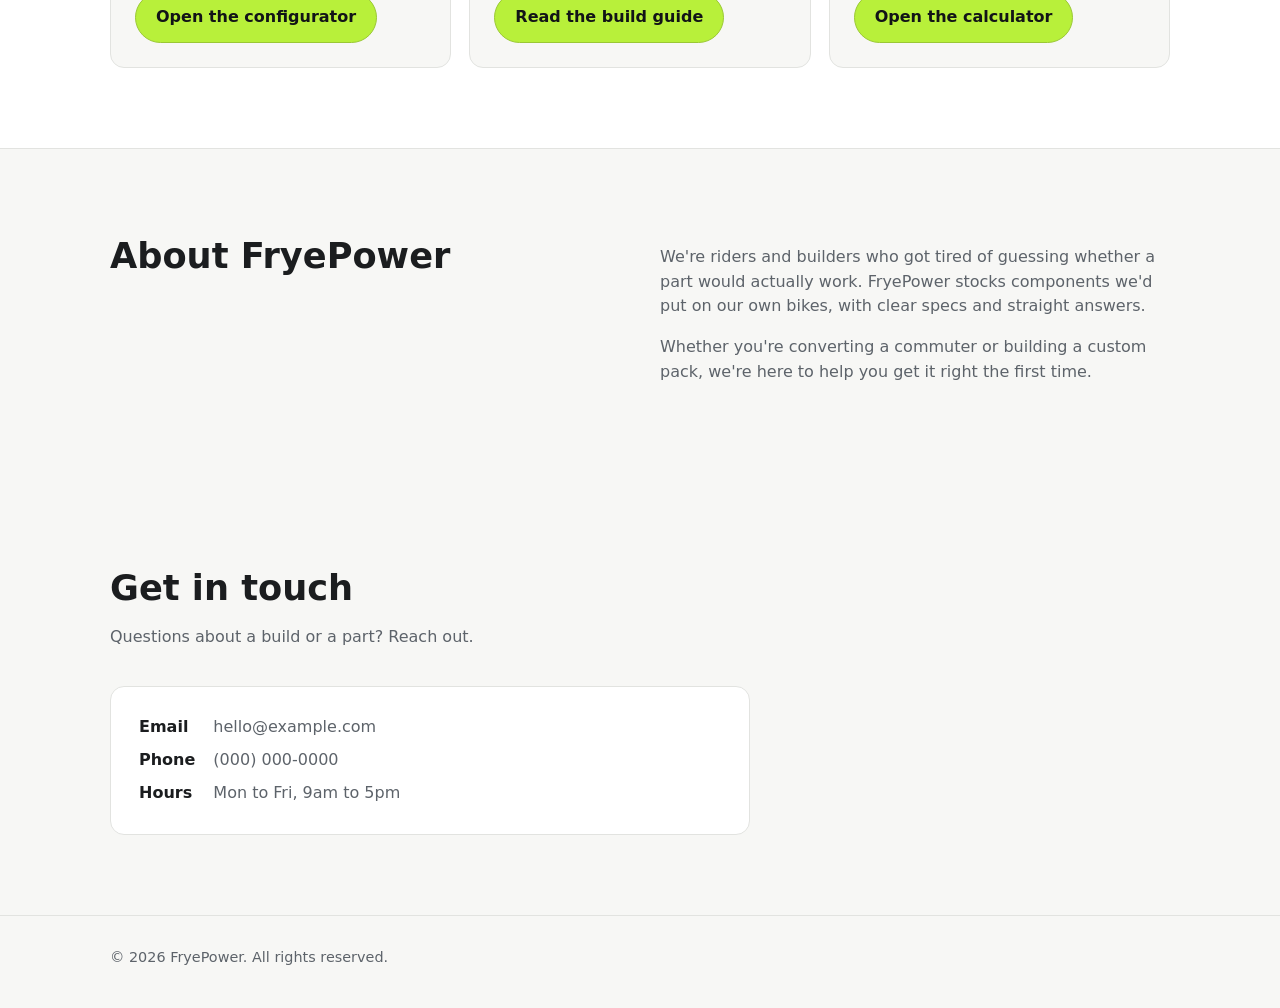
==== commit b210bacf: "Add spoke length calculator to Projects The calculator lives in DubPFrye/spoke-calculator and its pu" ====
--- a/index.html
+++ b/index.html
@@ -114,6 +114,13 @@
           <p>Use a cheap smart BMS for charging and balancing, and let your VESC cut off on the lowest cell.</p>
           <a class="btn primary" href="bms-translator/">Read the build guide</a>
         </article>
+        <article class="card project">
+          <svg viewBox="0 0 24 24" fill="none" stroke="currentColor" stroke-width="1.8" aria-hidden="true"><circle cx="12" cy="12" r="9"/><circle cx="12" cy="12" r="2.5"/><path d="M12 9.5 15 3.5M14.5 12l6 3M12 14.5 9 20.5M9.5 12l-6-3"/></svg>
+          <span class="badge">New</span>
+          <h3>Spoke length calculator</h3>
+          <p>Left and right spoke lengths for any hub and rim, including big-flange hub motors and offset rims.</p>
+          <a class="btn primary" href="spoke-calculator/">Open the calculator</a>
+        </article>
       </div>
     </div>
   </section>
